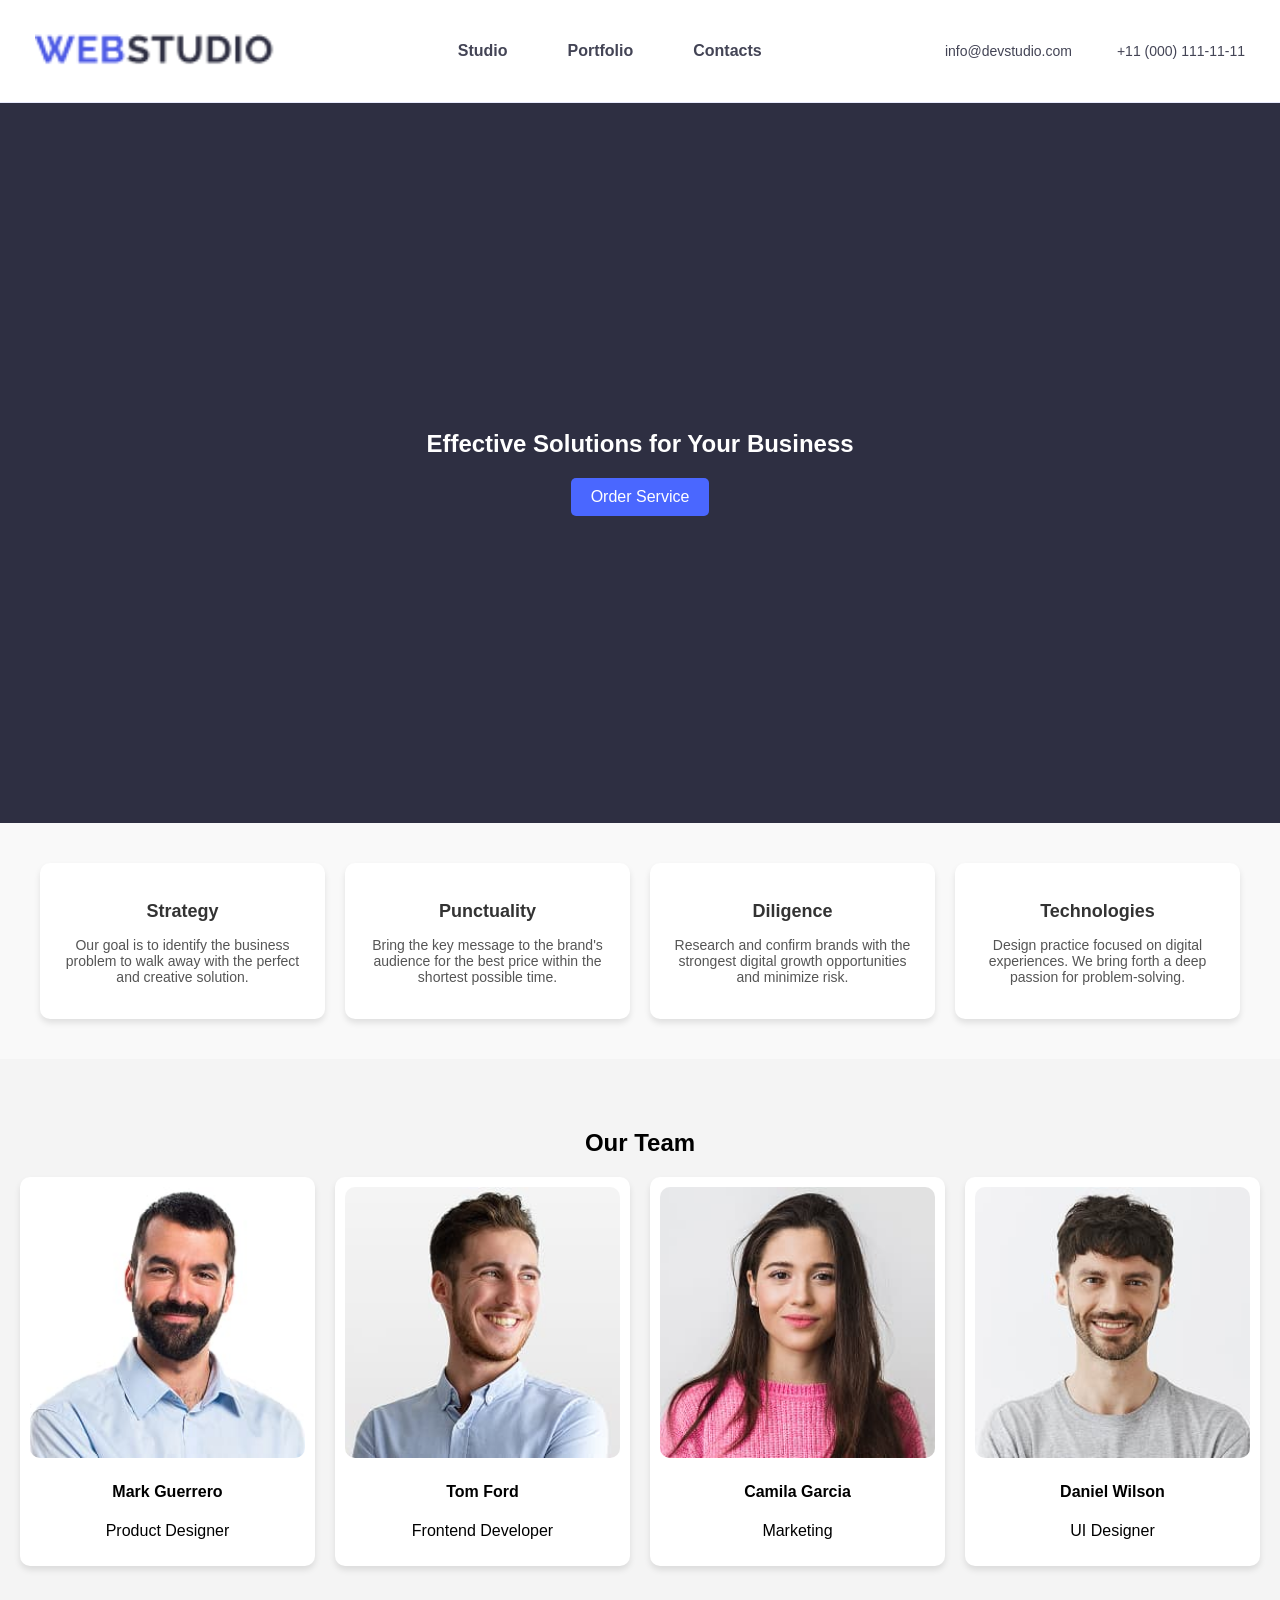
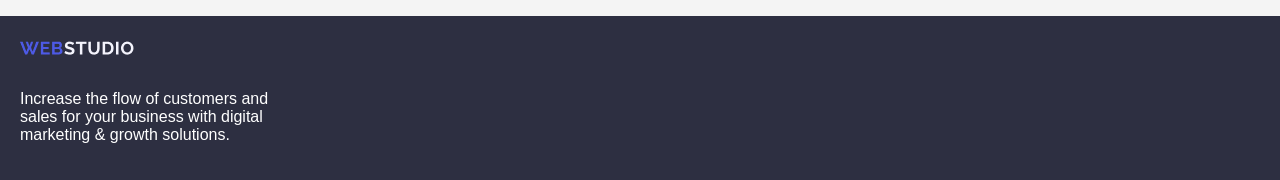
==== index.html @ 8cebf658 "güncelleme başarılı" ====
<!DOCTYPE html>
<html lang="en">

<head>
    <meta charset="UTF-8">
    <meta name="viewport" content="width=device-width, initial-scale=1.0">
    <title>WEBSTUDIO | GoIT HOMEWORK 1</title>
    <link rel="stylesheet" href="./style.css">
</head>

<body>
    <!-- Header -->
    <header class="top-bar">
        <div class="logo">
            <a href="index.html"><img src="./img/Logo.png" alt="WEBSTUDIO Logo"></a>
        </div>
        <nav class="navigation">
            <a href="#">Studio</a>
            <a href="#">Portfolio</a>
            <a href="#">Contacts</a>
        </nav>
        <div class="contact-info">
            <a href="mailto:info@devstudio.com">info@devstudio.com</a>
            <a href="tel:+110001111111">+11 (000) 111-11-11</a>
        </div>
    </header>

    <!-- Slider Section -->
    <section class="slider">
        <div class="slider-content">
            <h1>Effective Solutions for Your Business</h1>
            <button class="btn-primary">Order Service</button>
        </div>
    </section>

    <!-- Features Section -->
    <section class="features">
        <div class="feature">
            <h3>Strategy</h3>
            <p>Our goal is to identify the business problem to walk away with the perfect and creative solution.</p>
        </div>
        <div class="feature">
            <h3>Punctuality</h3>
            <p>Bring the key message to the brand's audience for the best price within the shortest possible time.</p>
        </div>
        <div class="feature">
            <h3>Diligence</h3>
            <p>Research and confirm brands with the strongest digital growth opportunities and minimize risk.</p>
        </div>
        <div class="feature">
            <h3>Technologies</h3>
            <p>Design practice focused on digital experiences. We bring forth a deep passion for problem-solving.</p>
        </div>
    </section>

    <!-- Team Section -->
    <section class="team">
        <h2>Our Team</h2>
        <div class="team-members">
            <div class="team-member">
                <img src="./img/mark.png" alt="Mark Guerrero">
                <h4>Mark Guerrero</h4>
                <p>Product Designer</p>
            </div>
            <div class="team-member">
                <img src="./img/tom.png" alt="Tom Ford">
                <h4>Tom Ford</h4>
                <p>Frontend Developer</p>
            </div>
            <div class="team-member">
                <img src="./img/camila.png" alt="Camila Garcia">
                <h4>Camila Garcia</h4>
                <p>Marketing</p>
            </div>
            <div class="team-member">
                <img src="./img/daniel.png" alt="Daniel Wilson">
                <h4>Daniel Wilson</h4>
                <p>UI Designer</p>
            </div>
        </div>
    </section>

    <footer class="footer">
        <div class="footer-content">
            <img src="./img/footer-logo.png" alt="Footer Logo">
            <p>Increase the flow of customers and sales for your business with digital marketing & growth solutions.</p>
        </div>
    </footer>

</body>

</html>
---- style.css ----
body {
  margin: 0;
  font-family: Arial, sans-serif;
}

.top-bar {
    display: flex;
    justify-content: space-between;
    align-items: center;
    padding: 15px 20px;
    background-color: #FFFFFF;
    height: 72px;
    border-bottom: 1px solid #E7E9FC;
}

.top-bar a {
    text-decoration: none;
    color: #434455 !important;
    font-weight: 500;
    margin: 0 15px;
}

.top-bar a:hover {
    color: #4a67ff;
    
}

.logo img {
    width: auto;
    height: 50px;

}

.navigation {
  display: flex;
  gap: 30px;
}

.navigation a {
  text-decoration: none;
  color: white;
  font-size: 16px;
  font-weight: bold;
}

.navigation a:hover {
  color: #4a67ff;
}

.contact-info {
  display: flex;
  gap: 15px;
  text-align: right;
  font-size: 14px;
}

.contact-info a {
  color: #434455;
  text-decoration: none;
  white-space: nowrap;
}

.contact-info a:hover {
  color: #4a67ff;
}

.slider {
  display: flex;
  justify-content: center;
  align-items: center;
  text-align: center;
  height: 600px;
  padding: 60px 20px;
  background-color: #2E2F42;
  color: white;
}

.hero h1 {
  font-size: 2.5rem;
  margin-bottom: 20px;
}

.btn-primary {
  background-color: #4a67ff;
  color: #ffffff;
  padding: 10px 20px;
  border: none;
  border-radius: 5px;
  font-size: 16px;
  cursor: pointer;
}

.btn-primary:hover {
  background-color: #dddddd;
  color: #4a67ff;
}

.features {
  display: grid;
  grid-template-columns: repeat(4, 1fr);
  gap: 20px;
  padding: 40px;
  background-color: #f9f9f9;
}

 .features .feature {
   background: white;
   padding: 20px;
   border-radius: 10px;
   box-shadow: 0 4px 6px rgba(0, 0, 0, 0.1);
   text-align: center;
 }

 .features .feature h3 {
   font-size: 18px;
   margin-bottom: 15px;
   color: #333;
 }

 
  .features .feature p {
          font-size: 14px;
          color: #555;
  }

.team {
  text-align: center;
  padding: 50px 20px;
  background-color: #f4f4f4;
}

.team-members {
  display: grid;
  grid-template-columns: repeat(4, 1fr);
  gap: 20px;
  margin-top: 20px;
}

.team-member {
  background: white;
  padding: 10px;
  border-radius: 10px;
  box-shadow: 0 4px 6px rgba(0, 0, 0, 0.1);
}

.team-member img {
  width: 100%;
  border-radius: 10px;
}


.footer {
  text-align: left;
  padding: 20px;
  background-color: #2d2f41;
  color: white;
}

.footer-content {
  max-width: 250px;
  margin: 0;
}

.footer img {
  width: auto;
  max-height: 50px;
  margin-bottom: 10px;
}
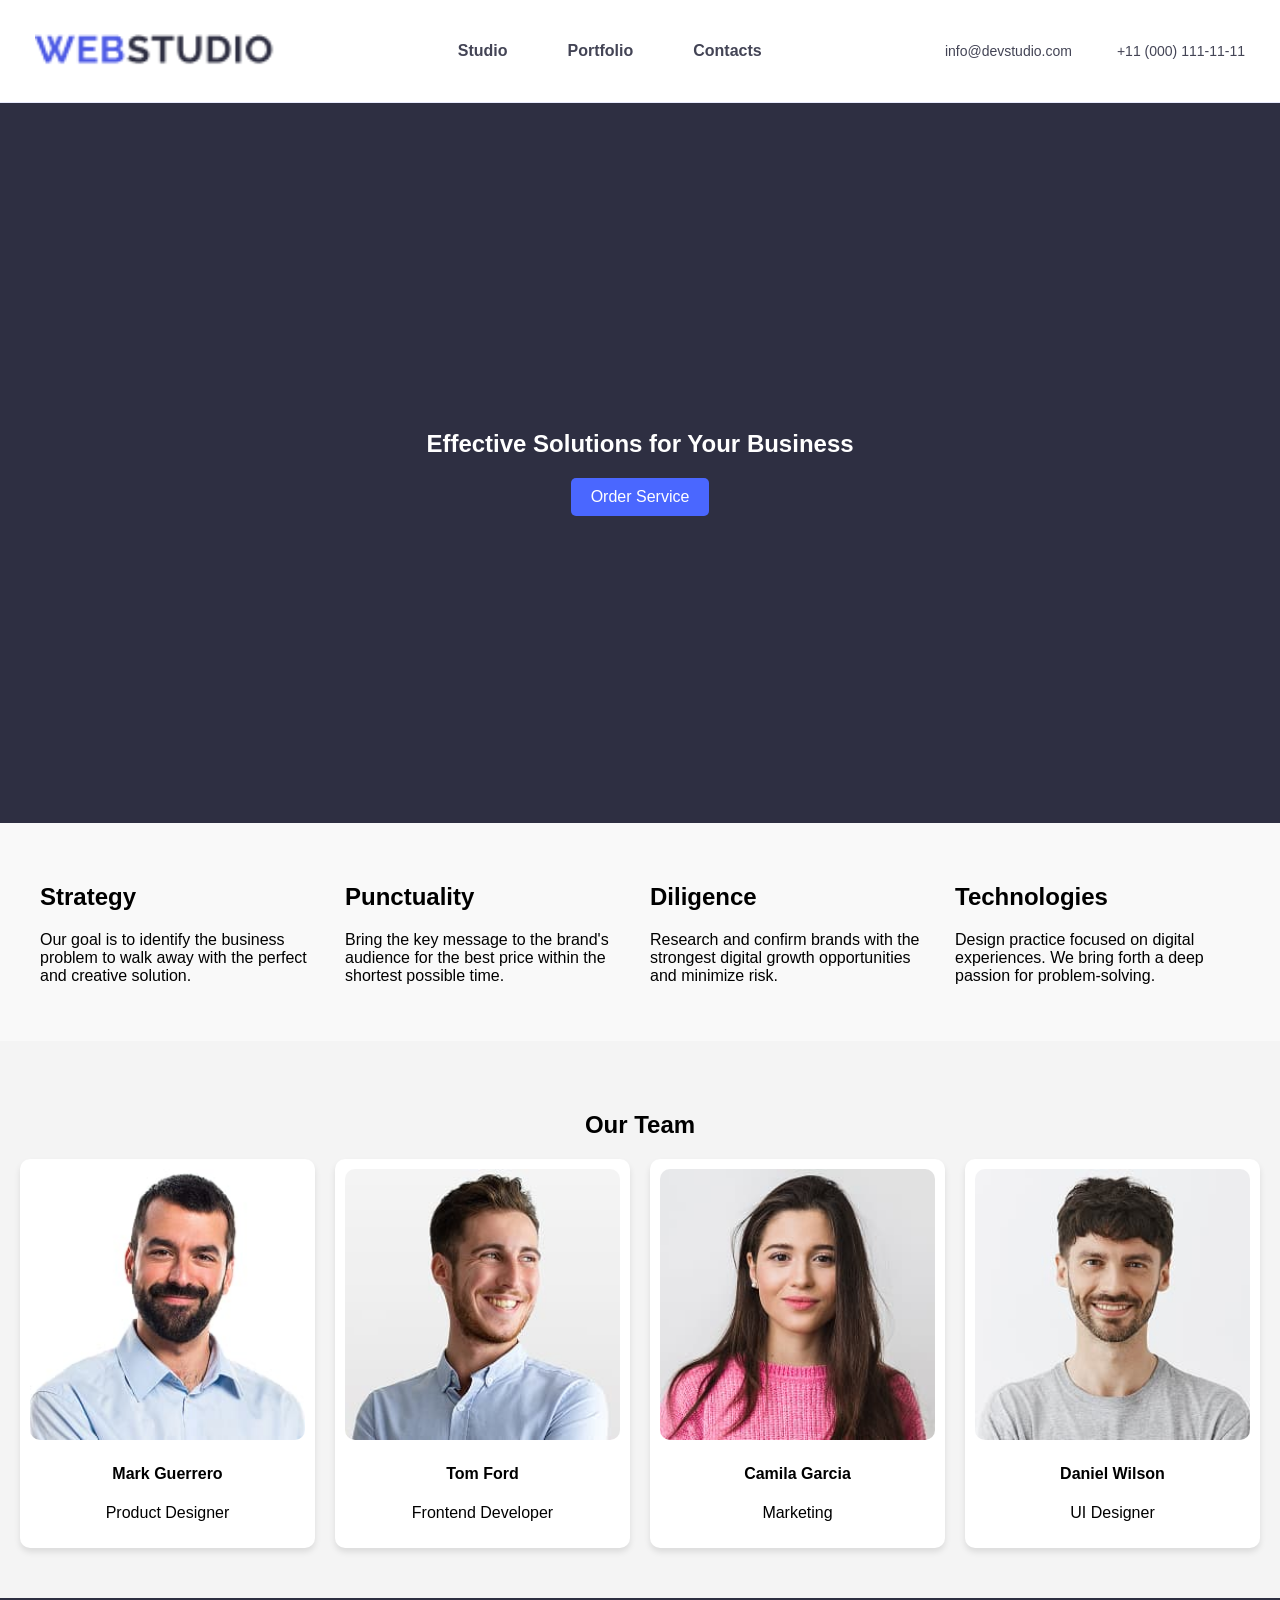
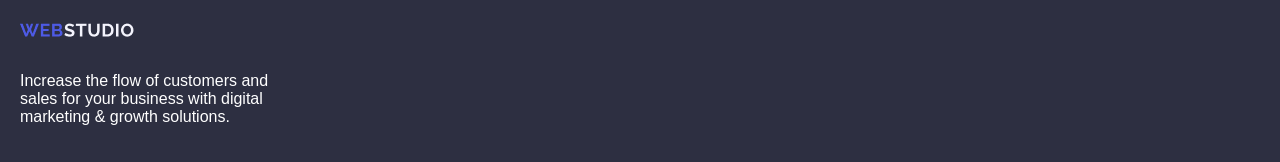
==== commit 2581eaaa: "güncelleme başarılı" ====
--- a/index.html
+++ b/index.html
@@ -34,21 +34,21 @@
     </section>
 
     <!-- Features Section -->
-    <section class="features">
+    <section class="main">
         <div class="feature">
-            <h3>Strategy</h3>
+            <h1>Strategy</h1>
             <p>Our goal is to identify the business problem to walk away with the perfect and creative solution.</p>
         </div>
         <div class="feature">
-            <h3>Punctuality</h3>
+            <h1>Punctuality</h1>
             <p>Bring the key message to the brand's audience for the best price within the shortest possible time.</p>
         </div>
         <div class="feature">
-            <h3>Diligence</h3>
+            <h1>Diligence</h1>
             <p>Research and confirm brands with the strongest digital growth opportunities and minimize risk.</p>
         </div>
         <div class="feature">
-            <h3>Technologies</h3>
+            <h1>Technologies</h1>
             <p>Design practice focused on digital experiences. We bring forth a deep passion for problem-solving.</p>
         </div>
     </section>
--- a/style.css
+++ b/style.css
@@ -95,7 +95,7 @@
   color: #4a67ff;
 }
 
-.features {
+.main {
   display: grid;
   grid-template-columns: repeat(4, 1fr);
   gap: 20px;
@@ -111,7 +111,7 @@
    text-align: center;
  }
 
- .features .feature h3 {
+ .features .feature h1 {
    font-size: 18px;
    margin-bottom: 15px;
    color: #333;
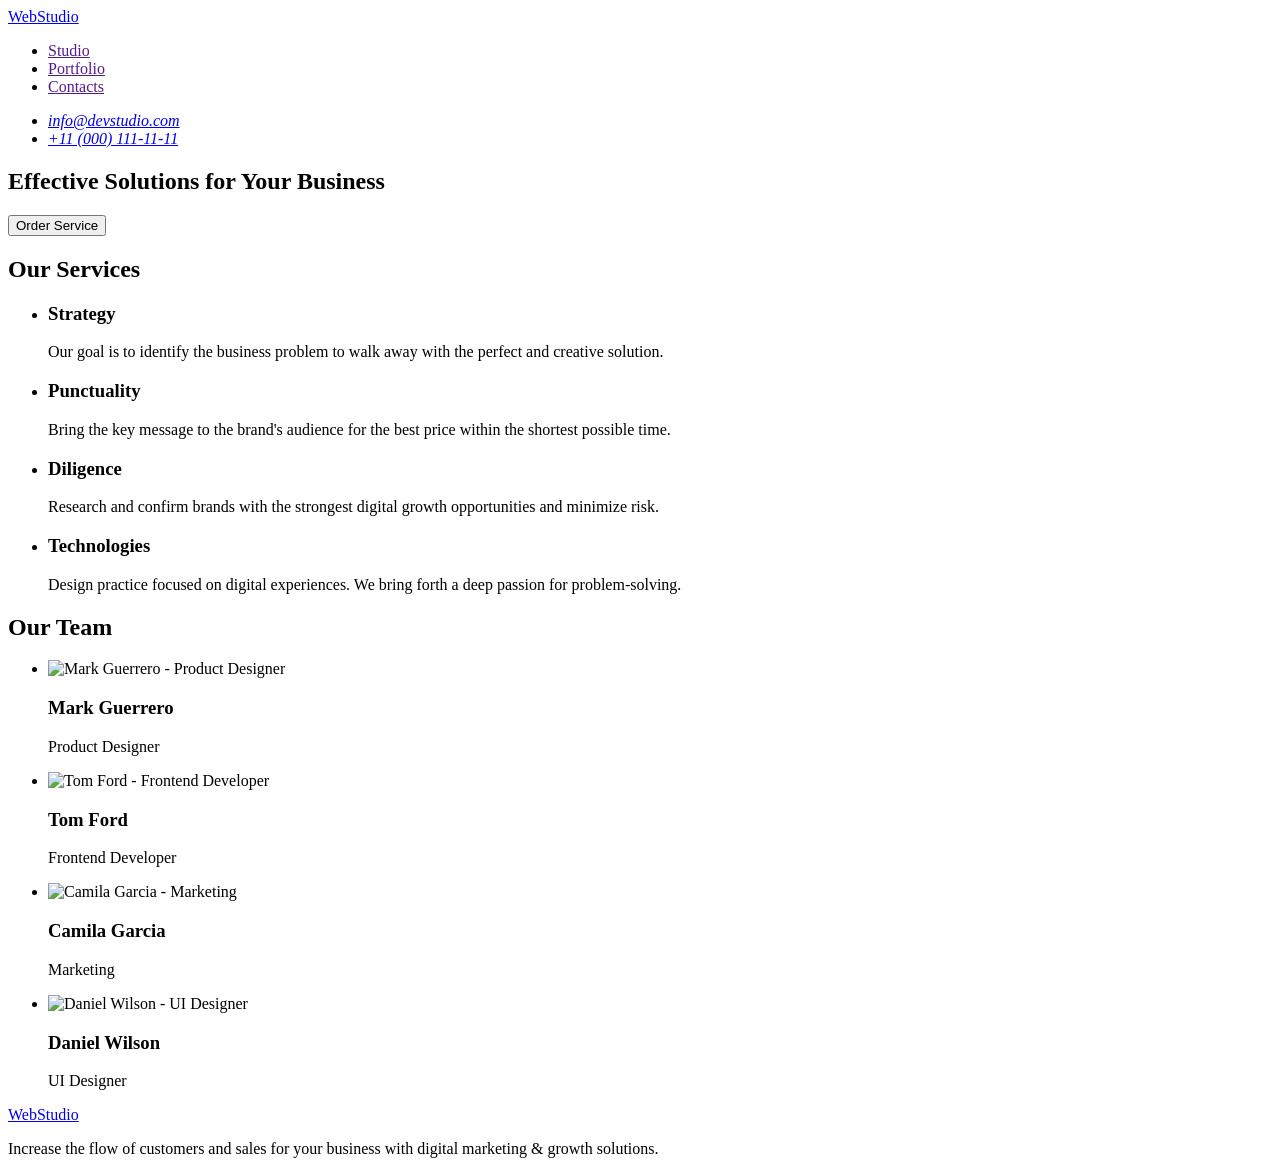
==== commit 0d6ffc94: "güncelleme başarılı" ====
--- a/index.html
+++ b/index.html
@@ -4,87 +4,91 @@
 <head>
     <meta charset="UTF-8">
     <meta name="viewport" content="width=device-width, initial-scale=1.0">
-    <title>WEBSTUDIO | GoIT HOMEWORK 1</title>
-    <link rel="stylesheet" href="./style.css">
+    <title>Web Studio</title>
 </head>
 
 <body>
-    <!-- Header -->
-    <header class="top-bar">
-        <div class="logo">
-            <a href="index.html"><img src="./img/Logo.png" alt="WEBSTUDIO Logo"></a>
-        </div>
-        <nav class="navigation">
-            <a href="#">Studio</a>
-            <a href="#">Portfolio</a>
-            <a href="#">Contacts</a>
+    <header>
+        <nav>
+            <a href="./index.html">WebStudio</a>
+            <ul>
+                <li><a href="">Studio</a></li>
+                <li><a href="">Portfolio</a></li>
+                <li><a href="">Contacts</a></li>
+            </ul>
         </nav>
-        <div class="contact-info">
-            <a href="mailto:info@devstudio.com">info@devstudio.com</a>
-            <a href="tel:+110001111111">+11 (000) 111-11-11</a>
-        </div>
+        <address>
+            <ul>
+                <li>
+                    <a href="mailto:info@devstudio.com">info@devstudio.com</a>
+                </li>
+                <li>
+                    <a href="tel:+110001111111">+11 (000) 111-11-11</a>
+                </li>
+            </ul>
+        </address>
     </header>
+    <main>
+        <section>
+            <h1>Effective Solutions for Your Business</h1>
+            <button type="button">Order Service</button>
+        </section>
 
-    <!-- Slider Section -->
-    <section class="slider">
-        <div class="slider-content">
-            <h1>Effective Solutions for Your Business</h1>
-            <button class="btn-primary">Order Service</button>
-        </div>
-    </section>
+        <section>
+            <h2>Our Services</h2>
+            <ul>
+                <li>
+                    <h3>Strategy</h3>
+                    <p>Our goal is to identify the business problem to walk away with the perfect and creative solution.
+                    </p>
+                </li>
+                <li>
+                    <h3>Punctuality</h3>
+                    <p>Bring the key message to the brand's audience for the best price within the shortest possible
+                        time.</p>
+                </li>
+                <li>
+                    <h3>Diligence</h3>
+                    <p>Research and confirm brands with the strongest digital growth opportunities and minimize risk.
+                    </p>
+                </li>
+                <li>
+                    <h3>Technologies</h3>
+                    <p>Design practice focused on digital experiences. We bring forth a deep passion for
+                        problem-solving.</p>
+                </li>
+            </ul>
+        </section>
 
-    <!-- Features Section -->
-    <section class="main">
-        <div class="feature">
-            <h1>Strategy</h1>
-            <p>Our goal is to identify the business problem to walk away with the perfect and creative solution.</p>
-        </div>
-        <div class="feature">
-            <h1>Punctuality</h1>
-            <p>Bring the key message to the brand's audience for the best price within the shortest possible time.</p>
-        </div>
-        <div class="feature">
-            <h1>Diligence</h1>
-            <p>Research and confirm brands with the strongest digital growth opportunities and minimize risk.</p>
-        </div>
-        <div class="feature">
-            <h1>Technologies</h1>
-            <p>Design practice focused on digital experiences. We bring forth a deep passion for problem-solving.</p>
-        </div>
-    </section>
-
-    <!-- Team Section -->
-    <section class="team">
-        <h2>Our Team</h2>
-        <div class="team-members">
-            <div class="team-member">
-                <img src="./img/mark.png" alt="Mark Guerrero">
-                <h4>Mark Guerrero</h4>
-                <p>Product Designer</p>
-            </div>
-            <div class="team-member">
-                <img src="./img/tom.png" alt="Tom Ford">
-                <h4>Tom Ford</h4>
-                <p>Frontend Developer</p>
-            </div>
-            <div class="team-member">
-                <img src="./img/camila.png" alt="Camila Garcia">
-                <h4>Camila Garcia</h4>
-                <p>Marketing</p>
-            </div>
-            <div class="team-member">
-                <img src="./img/daniel.png" alt="Daniel Wilson">
-                <h4>Daniel Wilson</h4>
-                <p>UI Designer</p>
-            </div>
-        </div>
-    </section>
-
-    <footer class="footer">
-        <div class="footer-content">
-            <img src="./img/footer-logo.png" alt="Footer Logo">
-            <p>Increase the flow of customers and sales for your business with digital marketing & growth solutions.</p>
-        </div>
+        <section>
+            <h2>Our Team</h2>
+            <ul>
+                <li>
+                    <img src="./images/teamcard4.jpg" width="264" height="260" alt="Mark Guerrero - Product Designer">
+                    <h3>Mark Guerrero</h3>
+                    <p>Product Designer</p>
+                </li>
+                <li>
+                    <img src="./images/teamcard1.jpg" width="264" height="260" alt="Tom Ford - Frontend Developer">
+                    <h3>Tom Ford</h3>
+                    <p>Frontend Developer</p>
+                </li>
+                <li>
+                    <img src="./images/teamcard2.jpg" width="264" height="260" alt="Camila Garcia - Marketing">
+                    <h3>Camila Garcia</h3>
+                    <p>Marketing</p>
+                </li>
+                <li>
+                    <img src="./images/teamcard3.jpg" width="264" height="260" alt="Daniel Wilson - UI Designer">
+                    <h3>Daniel Wilson</h3>
+                    <p>UI Designer</p>
+                </li>
+            </ul>
+        </section>
+    </main>
+    <footer>
+        <a href="./index.html">WebStudio</a>
+        <p>Increase the flow of customers and sales for your business with digital marketing & growth solutions.</p>
     </footer>
 
 </body>
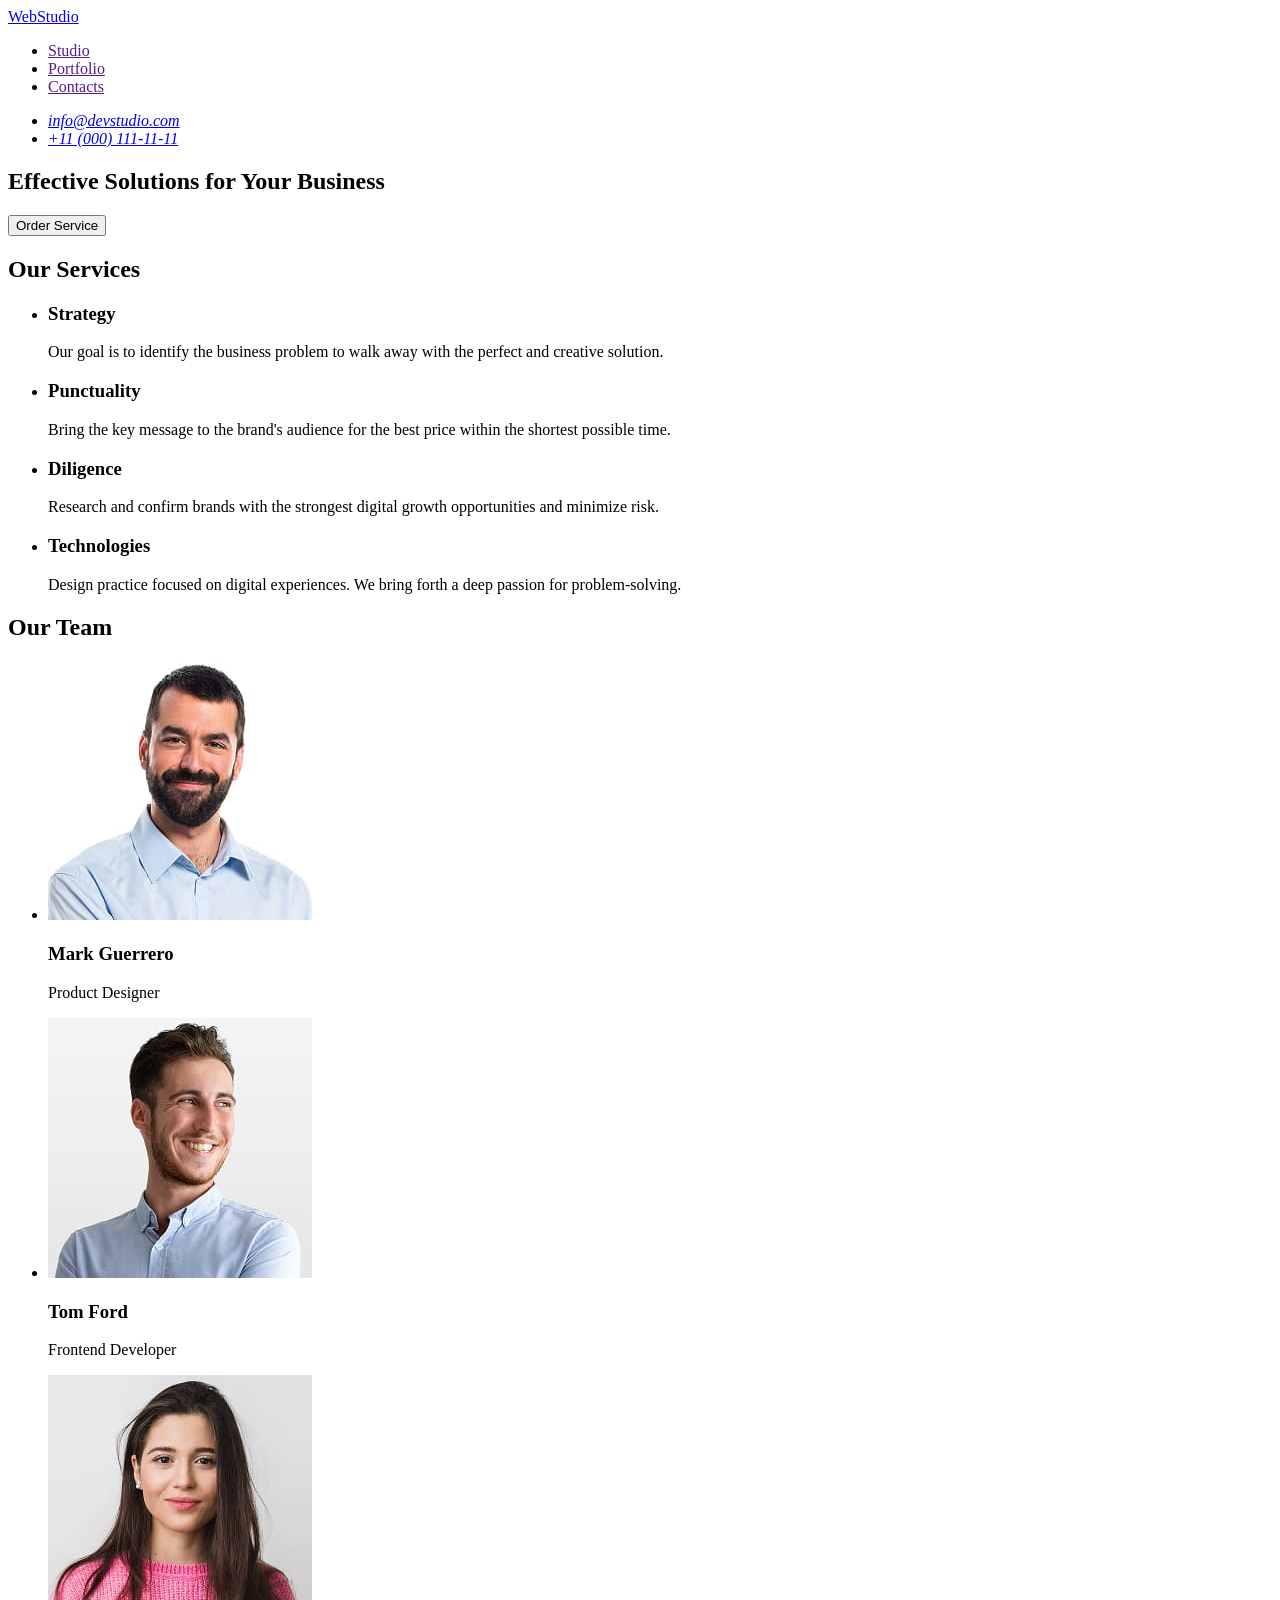
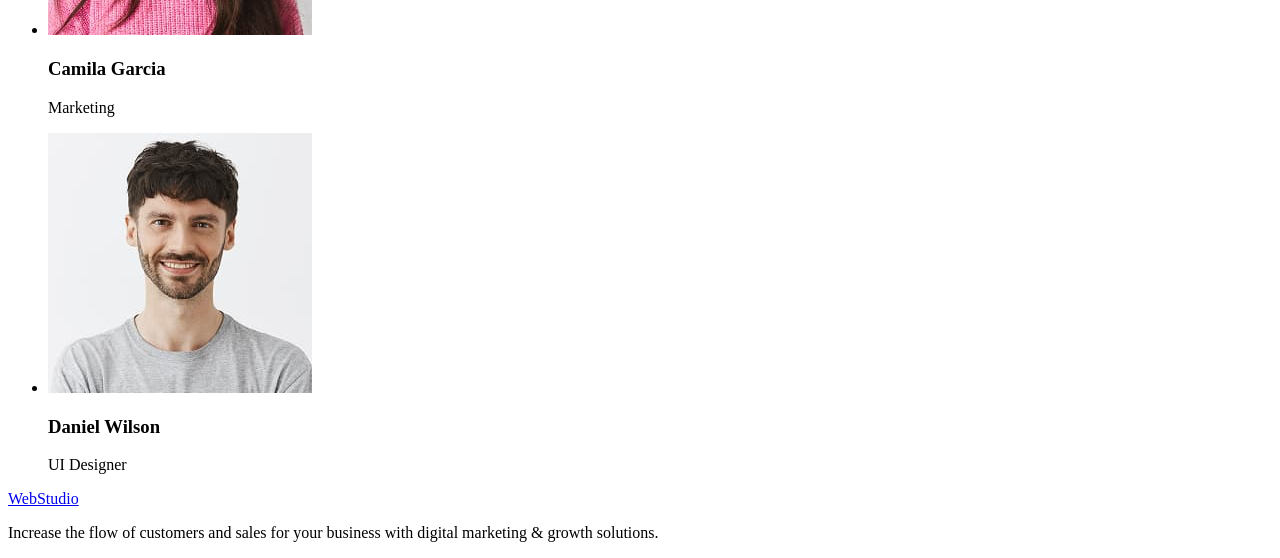
==== commit 21e1cfac: "güncelleme başarılı" ====
--- a/index.html
+++ b/index.html
@@ -64,22 +64,22 @@
             <h2>Our Team</h2>
             <ul>
                 <li>
-                    <img src="./images/teamcard4.jpg" width="264" height="260" alt="Mark Guerrero - Product Designer">
+                    <img src="./img/mark.png" width="264" height="260" alt="Mark Guerrero - Product Designer">
                     <h3>Mark Guerrero</h3>
                     <p>Product Designer</p>
                 </li>
                 <li>
-                    <img src="./images/teamcard1.jpg" width="264" height="260" alt="Tom Ford - Frontend Developer">
+                    <img src="./img/tom.png" width="264" height="260" alt="Tom Ford - Frontend Developer">
                     <h3>Tom Ford</h3>
                     <p>Frontend Developer</p>
                 </li>
                 <li>
-                    <img src="./images/teamcard2.jpg" width="264" height="260" alt="Camila Garcia - Marketing">
+                    <img src="./img/camila.png" width="264" height="260" alt="Camila Garcia - Marketing">
                     <h3>Camila Garcia</h3>
                     <p>Marketing</p>
                 </li>
                 <li>
-                    <img src="./images/teamcard3.jpg" width="264" height="260" alt="Daniel Wilson - UI Designer">
+                    <img src="./img/daniel.png" width="264" height="260" alt="Daniel Wilson - UI Designer">
                     <h3>Daniel Wilson</h3>
                     <p>UI Designer</p>
                 </li>
